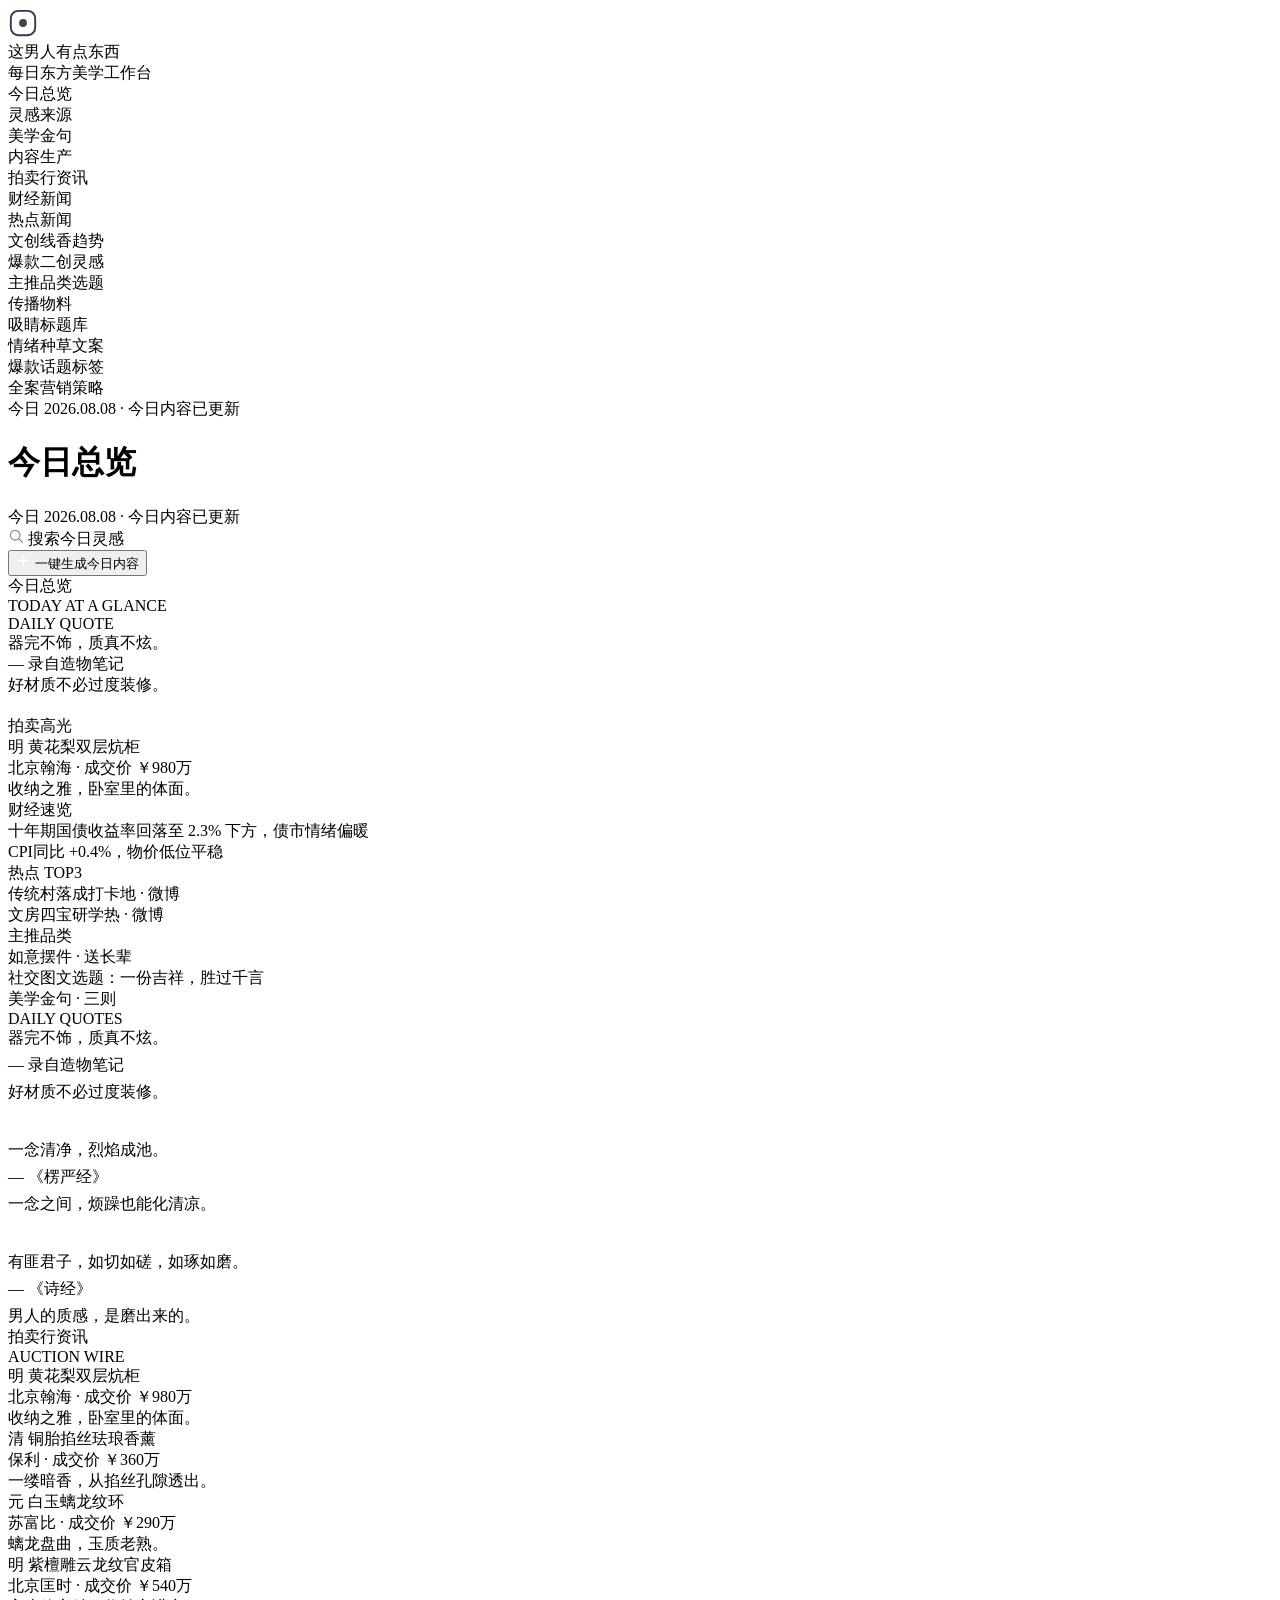
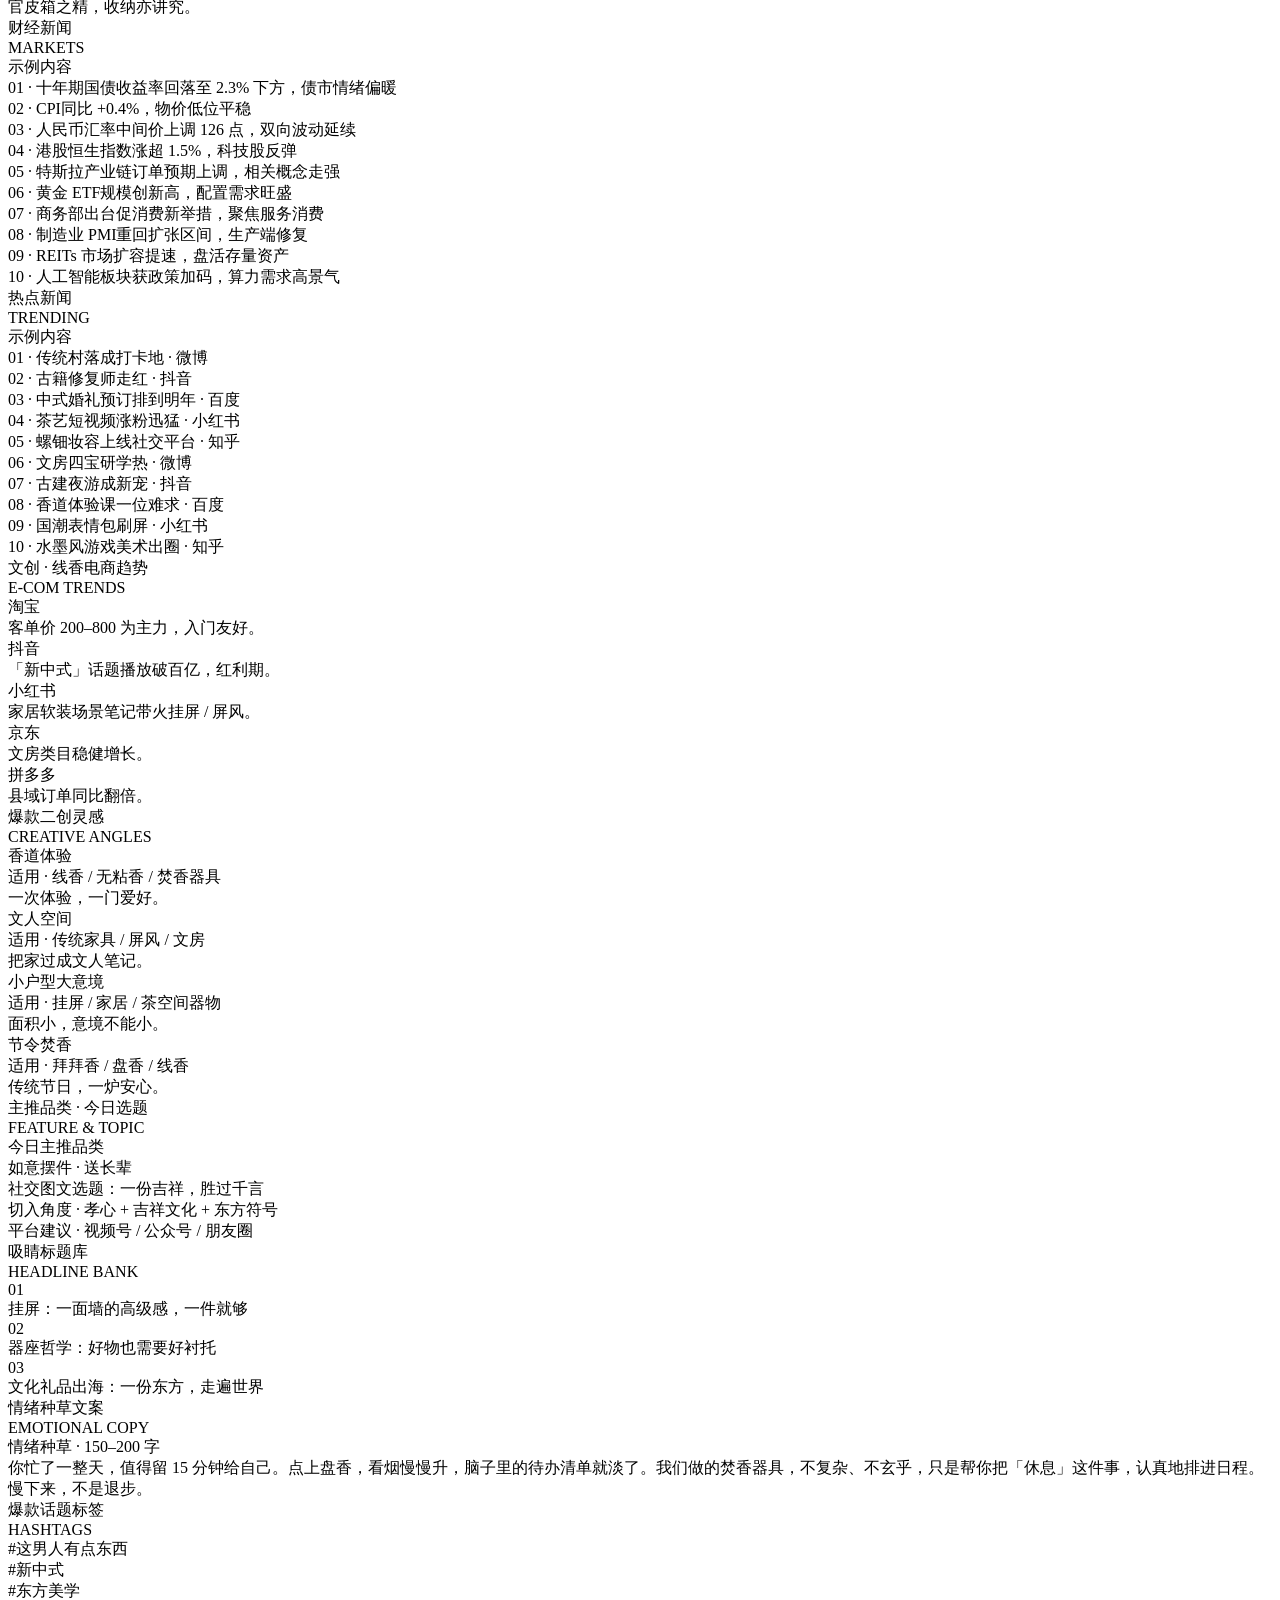
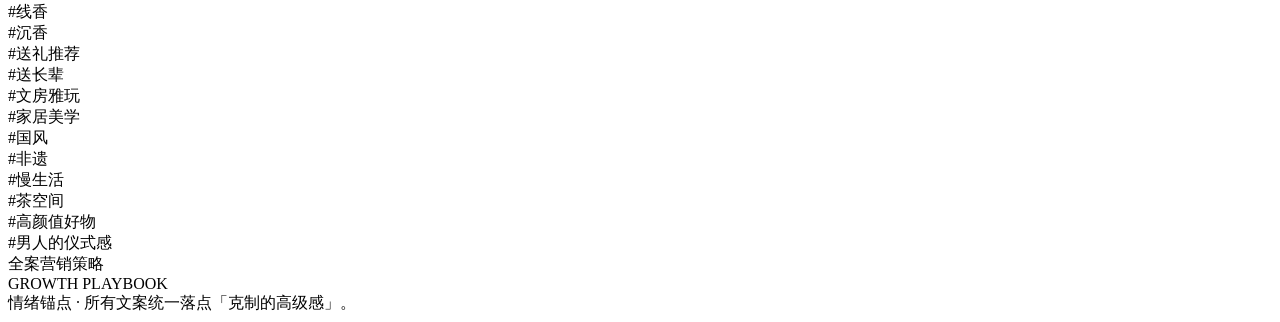
==== index.html @ 82bc0606 "deploy: index.html" ====
<!DOCTYPE html>
<html lang="zh-CN">
<head>
  <meta charset="UTF-8" />
  <meta name="viewport" content="width=device-width, initial-scale=1, viewport-fit=cover" />
  <meta name="theme-color" content="#F6F3EC" />
  <title>这男人有点东西</title>
  <link rel="manifest" href="./manifest.webmanifest" />
  <link rel="icon" type="image/png" href="./icons/icon-192.png" />
  <link rel="apple-touch-icon" href="./icons/icon-192.png" />
  <link rel="preconnect" href="https://fonts.googleapis.cn" crossorigin />
  <link rel="stylesheet" href="https://fonts.googleapis.cn/css2?family=Noto+Serif+SC:wght@500;600&family=Noto+Sans+SC:wght@400;500&display=swap" />
  <link rel="stylesheet" href="./styles.css" />
</head>
<body>
  <div class="app">
    <aside class="sidebar" id="sidebar">
      <div class="brand">
        <div class="brand-mark" aria-hidden="true">
          <svg viewBox="0 0 32 32" width="30" height="30">
            <rect x="3" y="3" width="26" height="26" rx="8" fill="none" stroke="#2E3A4E" stroke-width="2"/>
            <circle cx="16" cy="16" r="4.2" fill="#3A4A3F"/>
          </svg>
        </div>
        <div class="brand-text">
          <div class="brand-name">这男人有点东西</div>
          <div class="brand-sub">每日东方美学工作台</div>
        </div>
      </div>
      <nav class="nav" id="nav"></nav>
      <div class="statusbar" id="statusbar"></div>
    </aside>

    <main class="main">
      <header class="topbar">
        <div class="title-block">
          <h1 class="h1" id="pageTitle">今日总览</h1>
          <div class="sub" id="topsub"></div>
        </div>
        <div class="topbar-actions">
          <div class="searchbox">
            <svg viewBox="0 0 20 20" width="16" height="16" aria-hidden="true">
              <circle cx="9" cy="9" r="6" fill="none" stroke="#9A9183" stroke-width="1.6"/>
              <line x1="13.5" y1="13.5" x2="18" y2="18" stroke="#9A9183" stroke-width="1.6" stroke-linecap="round"/>
            </svg>
            <span>搜索今日灵感</span>
          </div>
          <button class="gen-btn" id="genBtn">
            <svg viewBox="0 0 20 20" width="15" height="15" aria-hidden="true">
              <path d="M10 3v14M3 10h14" stroke="#FFFFFF" stroke-width="2" stroke-linecap="round"/>
            </svg>
            一键生成今日内容
          </button>
        </div>
      </header>
      <div class="content" id="content"></div>
    </main>
  </div>

  <div class="toast" id="toast"></div>

  <script src="./data.js"></script>
  <script src="./app.js"></script>
</body>
</html>
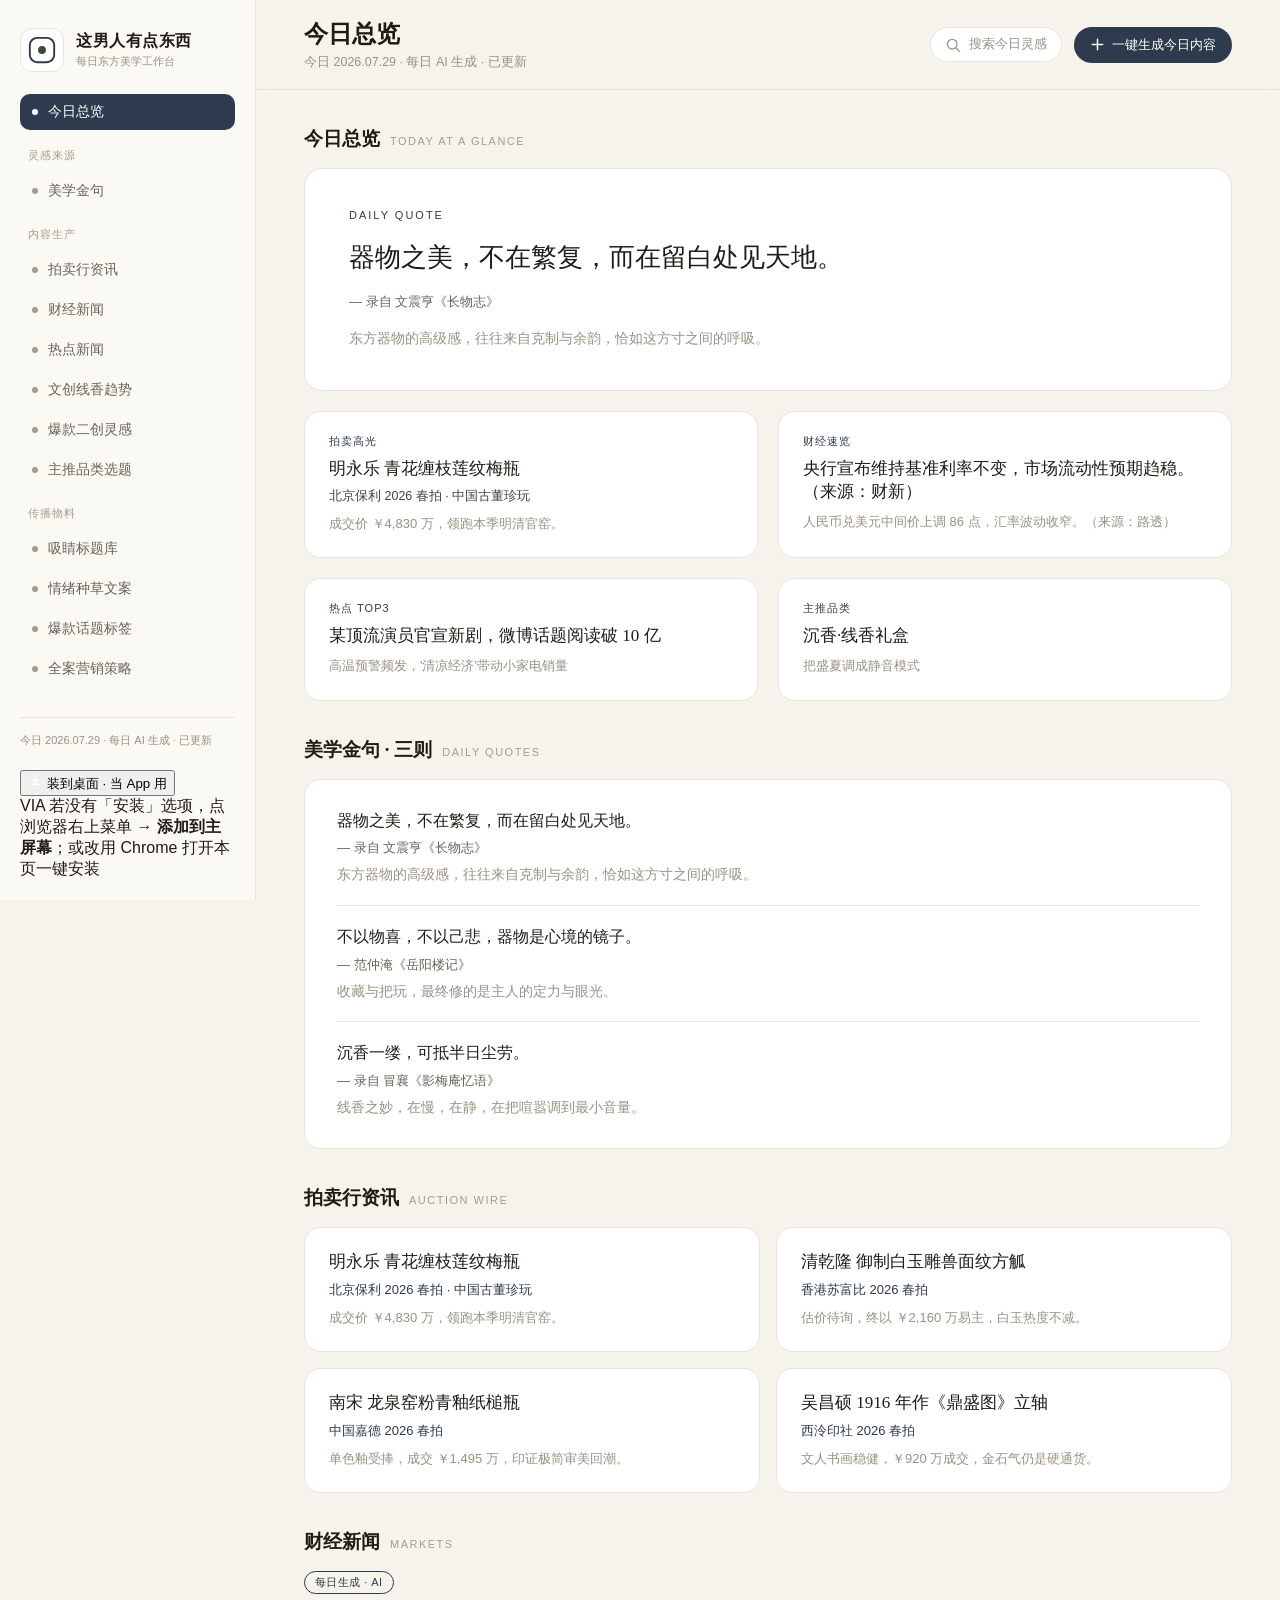
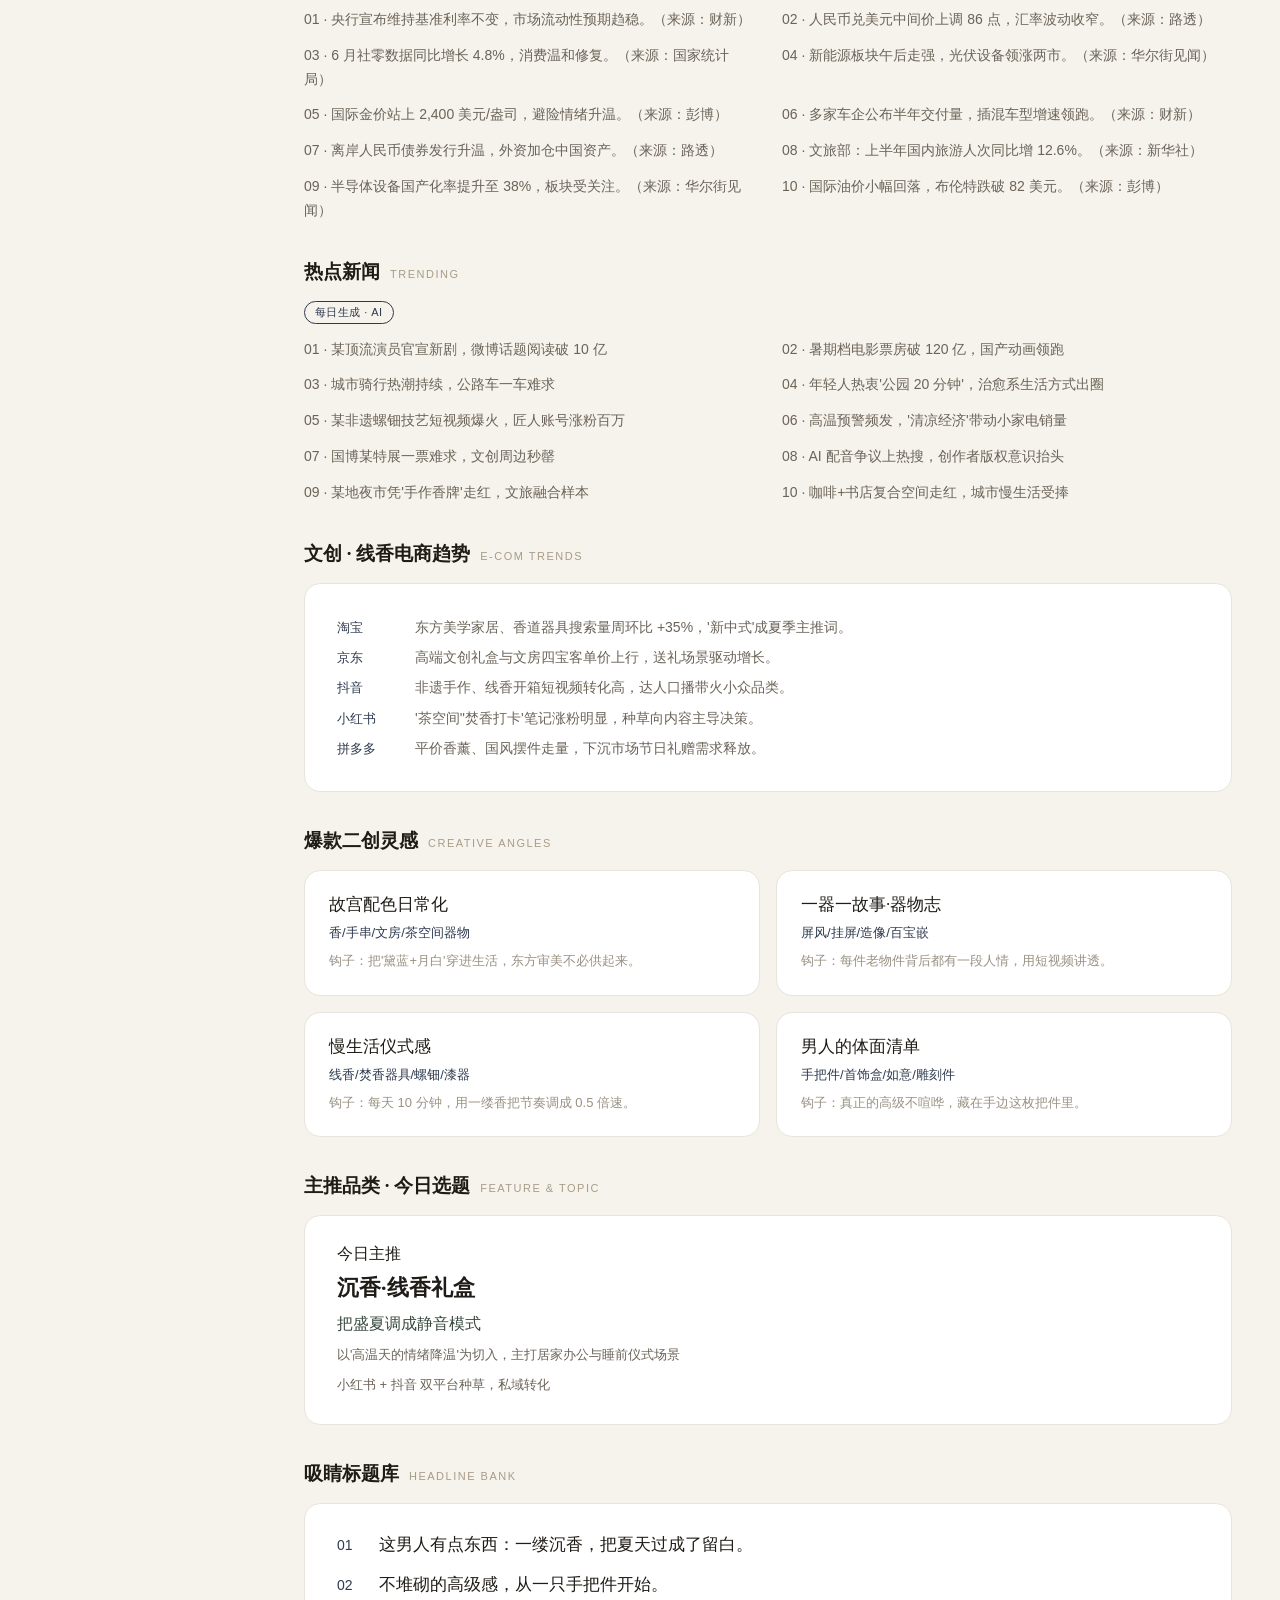
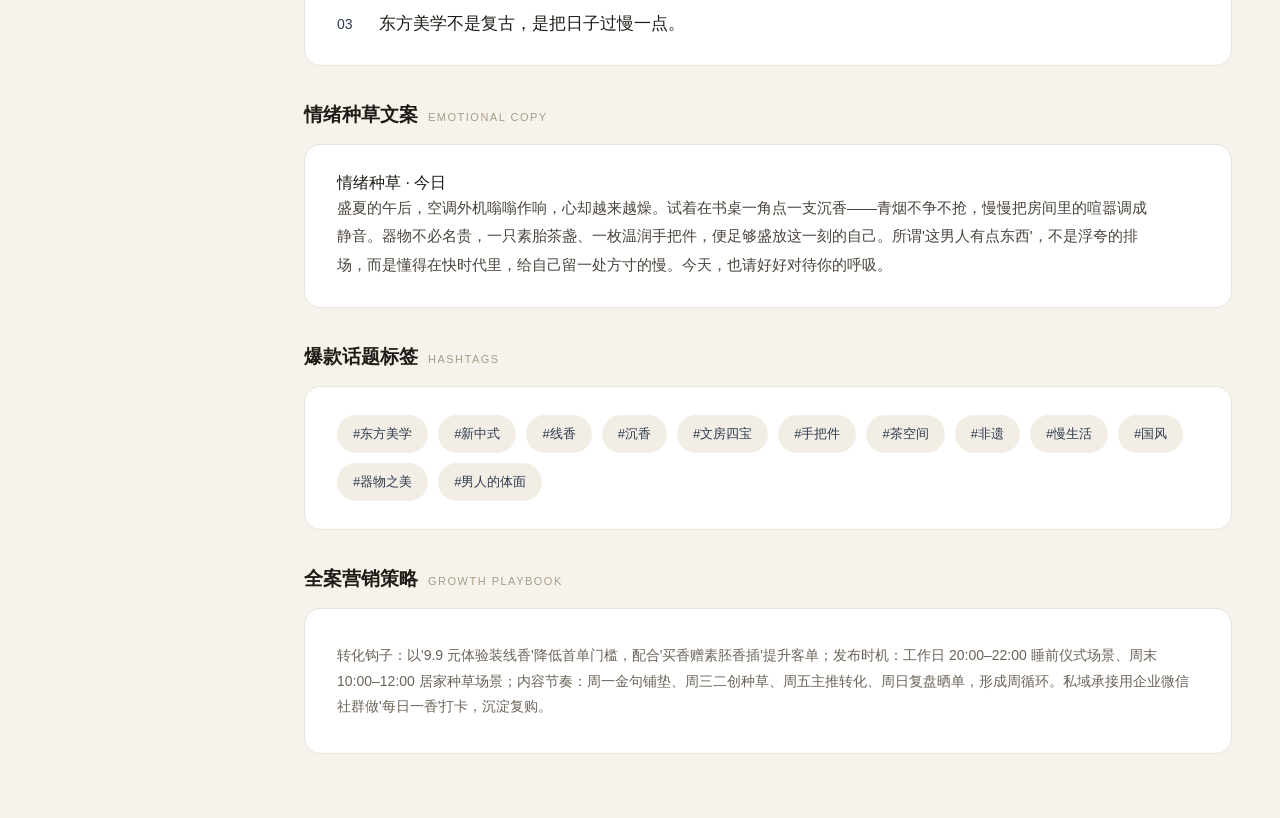
==== commit 157f1775: "deploy: index.html" ====
--- a/index.html
+++ b/index.html
@@ -29,6 +29,15 @@
       </div>
       <nav class="nav" id="nav"></nav>
       <div class="statusbar" id="statusbar"></div>
+      <div class="install-hint" id="installHint">
+        <button class="install-hint-btn" id="installHintBtn">
+          <svg viewBox="0 0 20 20" width="15" height="15" aria-hidden="true">
+            <path d="M10 3v9m0 0l-3-3m3 3l3-3M5 15h10" stroke="#FFFFFF" stroke-width="1.8" stroke-linecap="round" stroke-linejoin="round" fill="none"/>
+          </svg>
+          装到桌面 · 当 App 用
+        </button>
+        <div class="install-hint-tip">VIA 若没有「安装」选项，点浏览器右上菜单 → <b>添加到主屏幕</b>；或改用 Chrome 打开本页一键安装</div>
+      </div>
     </aside>
 
     <main class="main">
@@ -45,6 +54,12 @@
             </svg>
             <span>搜索今日灵感</span>
           </div>
+          <button class="install-btn" id="installBtn" hidden>
+            <svg viewBox="0 0 20 20" width="15" height="15" aria-hidden="true">
+              <path d="M10 3v9m0 0l-3-3m3 3l3-3M5 15h10" stroke="#2E3A4E" stroke-width="1.8" stroke-linecap="round" stroke-linejoin="round" fill="none"/>
+            </svg>
+            安装到桌面
+          </button>
           <button class="gen-btn" id="genBtn">
             <svg viewBox="0 0 20 20" width="15" height="15" aria-hidden="true">
               <path d="M10 3v14M3 10h14" stroke="#FFFFFF" stroke-width="2" stroke-linecap="round"/>
--- a/styles.css
+++ b/styles.css
@@ -0,0 +1,228 @@
+:root {
+  --paper: #F6F3EC;
+  --card: #FFFFFF;
+  --hair: #E8E4DB;
+  --ink: #1F1B16;
+  --ink-2: #4A443C;
+  --sub: #6B6358;
+  --mut: #9A9183;
+  --mut-2: #A89C89;
+  --dai: #2E3A4E;
+  --mo: #3A4A3F;
+  --chip: #F2EEE6;
+  --font-serif: "Noto Serif SC", "Source Han Serif SC", "Songti SC", "STSong", serif;
+  --font-sans: "Noto Sans SC", "PingFang SC", "Microsoft YaHei", "Hiragino Sans GB", sans-serif;
+  --sidebar-w: 256px;
+}
+
+* { box-sizing: border-box; }
+
+html, body {
+  margin: 0;
+  padding: 0;
+  background: var(--paper);
+  color: var(--ink);
+  font-family: var(--font-sans);
+  -webkit-font-smoothing: antialiased;
+  text-rendering: optimizeLegibility;
+}
+
+.app {
+  display: flex;
+  min-height: 100vh;
+  align-items: stretch;
+}
+
+/* ---------- Sidebar ---------- */
+.sidebar {
+  width: var(--sidebar-w);
+  flex: 0 0 var(--sidebar-w);
+  background: #FBF9F4;
+  border-right: 1px solid var(--hair);
+  padding: 28px 20px 20px;
+  display: flex;
+  flex-direction: column;
+  gap: 22px;
+  position: sticky;
+  top: 0;
+  height: 100vh;
+  overflow-y: auto;
+}
+
+.brand { display: flex; align-items: center; gap: 12px; }
+.brand-mark {
+  width: 44px; height: 44px;
+  display: grid; place-items: center;
+  background: var(--card);
+  border: 1px solid var(--hair);
+  border-radius: 12px;
+}
+.brand-name { font-family: var(--font-serif); font-weight: 600; font-size: 16px; color: var(--ink); letter-spacing: .5px; }
+.brand-sub { font-size: 11px; color: var(--mut); margin-top: 2px; }
+
+.nav { display: flex; flex-direction: column; gap: 4px; flex: 1; }
+.nav-group-label {
+  font-size: 11px; color: var(--mut-2); letter-spacing: 1px;
+  margin: 14px 8px 6px; font-weight: 500;
+}
+.nav-item {
+  display: flex; align-items: center; gap: 10px;
+  padding: 9px 12px; border-radius: 10px;
+  font-size: 13.5px; color: var(--sub); cursor: pointer;
+  transition: background .15s, color .15s;
+  user-select: none;
+}
+.nav-item .dot {
+  width: 6px; height: 6px; border-radius: 50%;
+  background: var(--mut-2); flex: 0 0 6px;
+}
+.nav-item:hover { background: var(--chip); color: var(--ink); }
+.nav-item.active { background: var(--dai); color: #fff; }
+.nav-item.active .dot { background: #fff; }
+
+.statusbar {
+  font-size: 11px; color: var(--mut);
+  border-top: 1px solid var(--hair);
+  padding-top: 14px; line-height: 1.5;
+}
+
+/* ---------- Main ---------- */
+.main { flex: 1; min-width: 0; display: flex; flex-direction: column; }
+
+.topbar {
+  position: sticky; top: 0; z-index: 20;
+  display: flex; align-items: center; justify-content: space-between;
+  gap: 16px;
+  padding: 18px 48px;
+  background: rgba(246,243,236,.92);
+  backdrop-filter: blur(8px);
+  border-bottom: 1px solid var(--hair);
+}
+.title-block { min-width: 0; }
+.h1 { font-family: var(--font-serif); font-weight: 600; font-size: 24px; margin: 0; color: var(--ink); }
+.sub { font-size: 12.5px; color: var(--mut); margin-top: 4px; }
+.topbar-actions { display: flex; align-items: center; gap: 12px; }
+.searchbox {
+  display: flex; align-items: center; gap: 8px;
+  padding: 8px 14px; border: 1px solid var(--hair); border-radius: 999px;
+  background: var(--card); color: var(--mut); font-size: 12.5px;
+}
+.gen-btn {
+  display: flex; align-items: center; gap: 7px;
+  padding: 9px 16px; border: none; border-radius: 999px;
+  background: var(--dai); color: #fff; font-size: 13px; font-family: var(--font-sans);
+  cursor: pointer; transition: opacity .15s;
+}
+.gen-btn:hover { opacity: .9; }
+
+.content { padding: 36px 48px 64px; display: flex; flex-direction: column; gap: 36px; }
+
+/* ---------- Hero ---------- */
+.hero {
+  background: var(--card); border: 1px solid var(--hair); border-radius: 18px;
+  padding: 40px 44px;
+}
+.hero-kicker { font-size: 11px; letter-spacing: 2px; color: var(--dai); font-weight: 500; }
+.hero-quote {
+  font-family: var(--font-serif); font-weight: 500; font-size: 26px; line-height: 1.6;
+  margin: 16px 0 14px; color: var(--ink); white-space: pre-line;
+}
+.hero-source { font-size: 13px; color: var(--sub); }
+.hero-analysis { margin-top: 16px; font-size: 14px; color: var(--mut); line-height: 1.7; max-width: 760px; }
+
+/* ---------- Section ---------- */
+.section { scroll-margin-top: 86px; }
+.sec-head { display: flex; align-items: baseline; gap: 10px; margin-bottom: 16px; }
+.sec-title { font-family: var(--font-serif); font-weight: 600; font-size: 19px; color: var(--ink); }
+.sec-en { font-size: 11px; letter-spacing: 1.5px; color: var(--mut-2); font-weight: 500; }
+
+/* ---------- Highlight grid ---------- */
+.hl-grid { display: grid; grid-template-columns: repeat(2, 1fr); gap: 20px; }
+.hl-card {
+  background: var(--card); border: 1px solid var(--hair); border-radius: 16px;
+  padding: 22px 24px; display: flex; flex-direction: column; gap: 8px;
+}
+.hl-tag { font-size: 11px; letter-spacing: 1px; color: var(--dai); font-weight: 500; }
+.hl-title { font-family: var(--font-serif); font-weight: 500; font-size: 17px; color: var(--ink); }
+.hl-meta { font-size: 12.5px; color: var(--mo); font-weight: 500; }
+.hl-note { font-size: 13px; color: var(--mut); line-height: 1.7; }
+
+/* ---------- Generic card ---------- */
+.card {
+  background: var(--card); border: 1px solid var(--hair); border-radius: 16px;
+  padding: 28px 32px;
+}
+.card.kicker { font-size: 11px; letter-spacing: 2px; color: var(--dai); font-weight: 500; margin-bottom: 10px; }
+
+/* ---------- Auction / Ideas two-col ---------- */
+.row-2 { display: grid; grid-template-columns: repeat(2, 1fr); gap: 16px; }
+.acard { background: var(--card); border: 1px solid var(--hair); border-radius: 16px; padding: 22px 24px; display: flex; flex-direction: column; gap: 8px; }
+.acard .lot { font-family: var(--font-serif); font-weight: 500; font-size: 17px; color: var(--ink); }
+.acard .meta { font-size: 13px; color: var(--dai); font-weight: 500; }
+.acard .note { font-size: 13px; color: var(--mut); line-height: 1.7; }
+
+/* ---------- Two-column text lists ---------- */
+.cols-2 { display: grid; grid-template-columns: repeat(2, 1fr); gap: 12px 28px; }
+.news-line { font-size: 14px; color: var(--sub); line-height: 1.7; }
+.live-badge { display: inline-block; font-size: 11px; letter-spacing: .04em; color: var(--mut); background: var(--paper); border: 1px solid var(--hair); border-radius: 999px; padding: 3px 10px; margin-bottom: 14px; }
+.live-badge.live { color: #2E3A4E; border-color: #2E3A4E; }
+
+/* ---------- Ecom rows ---------- */
+.ecom-row { display: flex; gap: 14px; align-items: baseline; padding: 4px 0; }
+.ecom-plat { width: 64px; flex: 0 0 64px; font-size: 13px; color: var(--dai); font-weight: 500; }
+.ecom-desc { font-size: 14px; color: var(--sub); line-height: 1.6; }
+
+/* ---------- Feature ---------- */
+.feature .cat { font-family: var(--font-serif); font-weight: 600; font-size: 22px; color: var(--ink); margin: 8px 0; }
+.feature .topic { font-family: var(--font-serif); font-weight: 500; font-size: 16px; color: var(--mo); line-height: 1.6; }
+.feature .meta-line { font-size: 13px; color: var(--sub); margin-top: 8px; line-height: 1.7; }
+
+/* ---------- Headlines ---------- */
+.hl-list { display: flex; flex-direction: column; gap: 14px; }
+.hl-item { display: flex; gap: 14px; align-items: baseline; }
+.hl-idx { width: 28px; flex: 0 0 28px; font-size: 14px; color: var(--dai); font-weight: 500; }
+.hl-text { font-family: var(--font-serif); font-weight: 500; font-size: 17px; color: var(--ink); line-height: 1.5; }
+
+/* ---------- Copy ---------- */
+.copy-p { font-size: 15px; color: var(--ink-2); line-height: 1.9; max-width: 820px; }
+
+/* ---------- Tags ---------- */
+.tag-wrap { display: flex; flex-wrap: wrap; gap: 10px; }
+.tag {
+  padding: 10px 16px; border-radius: 999px; background: var(--chip);
+  font-size: 13px; color: var(--dai); font-weight: 500;
+}
+
+/* ---------- Strategy ---------- */
+.strat-line { font-size: 14px; color: var(--sub); line-height: 1.8; padding: 6px 0; }
+
+/* ---------- Toast ---------- */
+.toast {
+  position: fixed; left: 50%; bottom: 32px; transform: translateX(-50%) translateY(20px);
+  background: var(--dai); color: #fff; padding: 11px 20px; border-radius: 999px;
+  font-size: 13px; opacity: 0; pointer-events: none; transition: all .25s; z-index: 50;
+}
+.toast.show { opacity: 1; transform: translateX(-50%) translateY(0); }
+
+/* ---------- Responsive (phone) ---------- */
+@media (max-width: 880px) {
+  .app { flex-direction: column; }
+  .sidebar {
+    width: 100%; flex: none; height: auto; position: static;
+    flex-direction: column; padding: 16px; gap: 12px;
+    border-right: none; border-bottom: 1px solid var(--hair);
+  }
+  .nav { flex-direction: row; flex-wrap: nowrap; overflow-x: auto; gap: 8px; padding-bottom: 4px; -webkit-overflow-scrolling: touch; }
+  .nav-group-label { display: none; }
+  .nav-item { white-space: nowrap; padding: 8px 14px; background: var(--card); border: 1px solid var(--hair); }
+  .nav-item .dot { display: none; }
+  .statusbar { display: none; }
+  .brand { justify-content: flex-start; }
+  .topbar { padding: 14px 18px; flex-wrap: wrap; }
+  .searchbox { display: none; }
+  .content { padding: 22px 18px 56px; gap: 28px; }
+  .hl-grid, .row-2, .cols-2 { grid-template-columns: 1fr; }
+  .hero { padding: 28px 22px; }
+  .hero-quote { font-size: 21px; }
+  .card { padding: 22px; }
+}
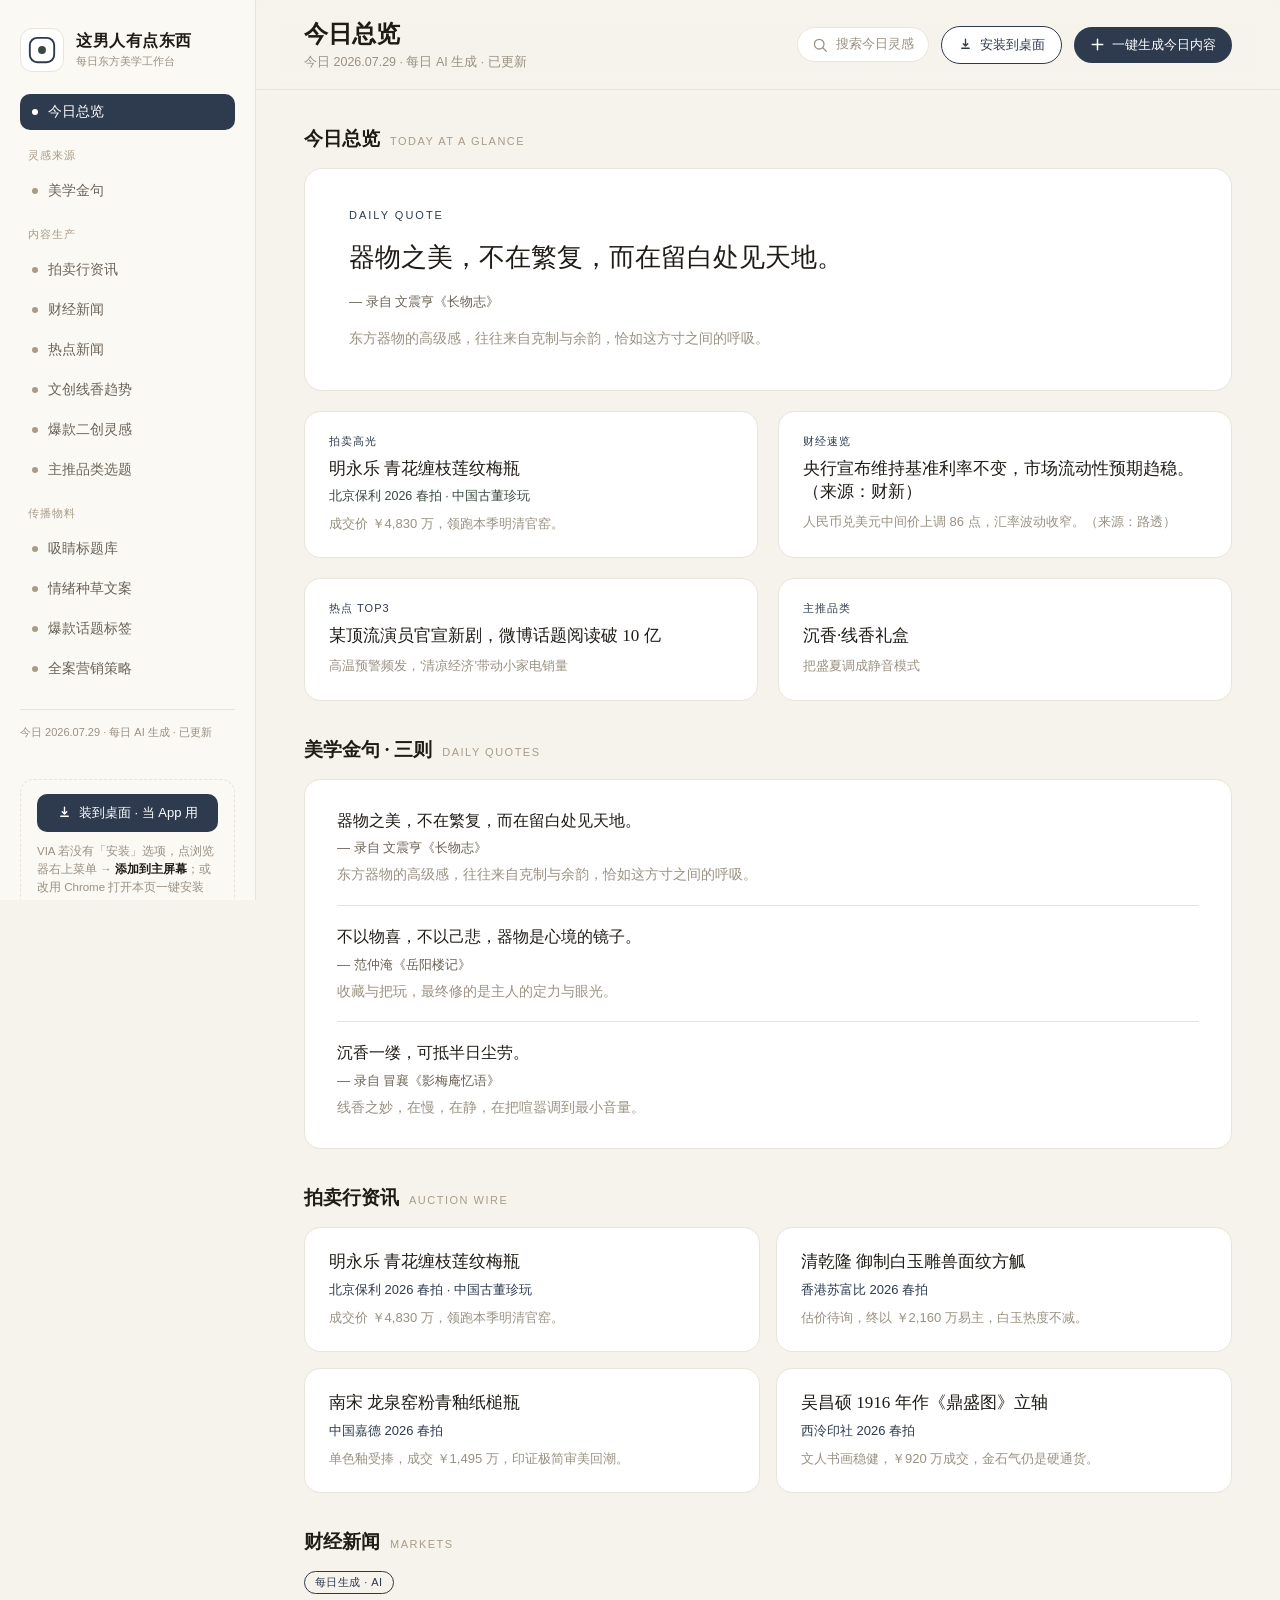
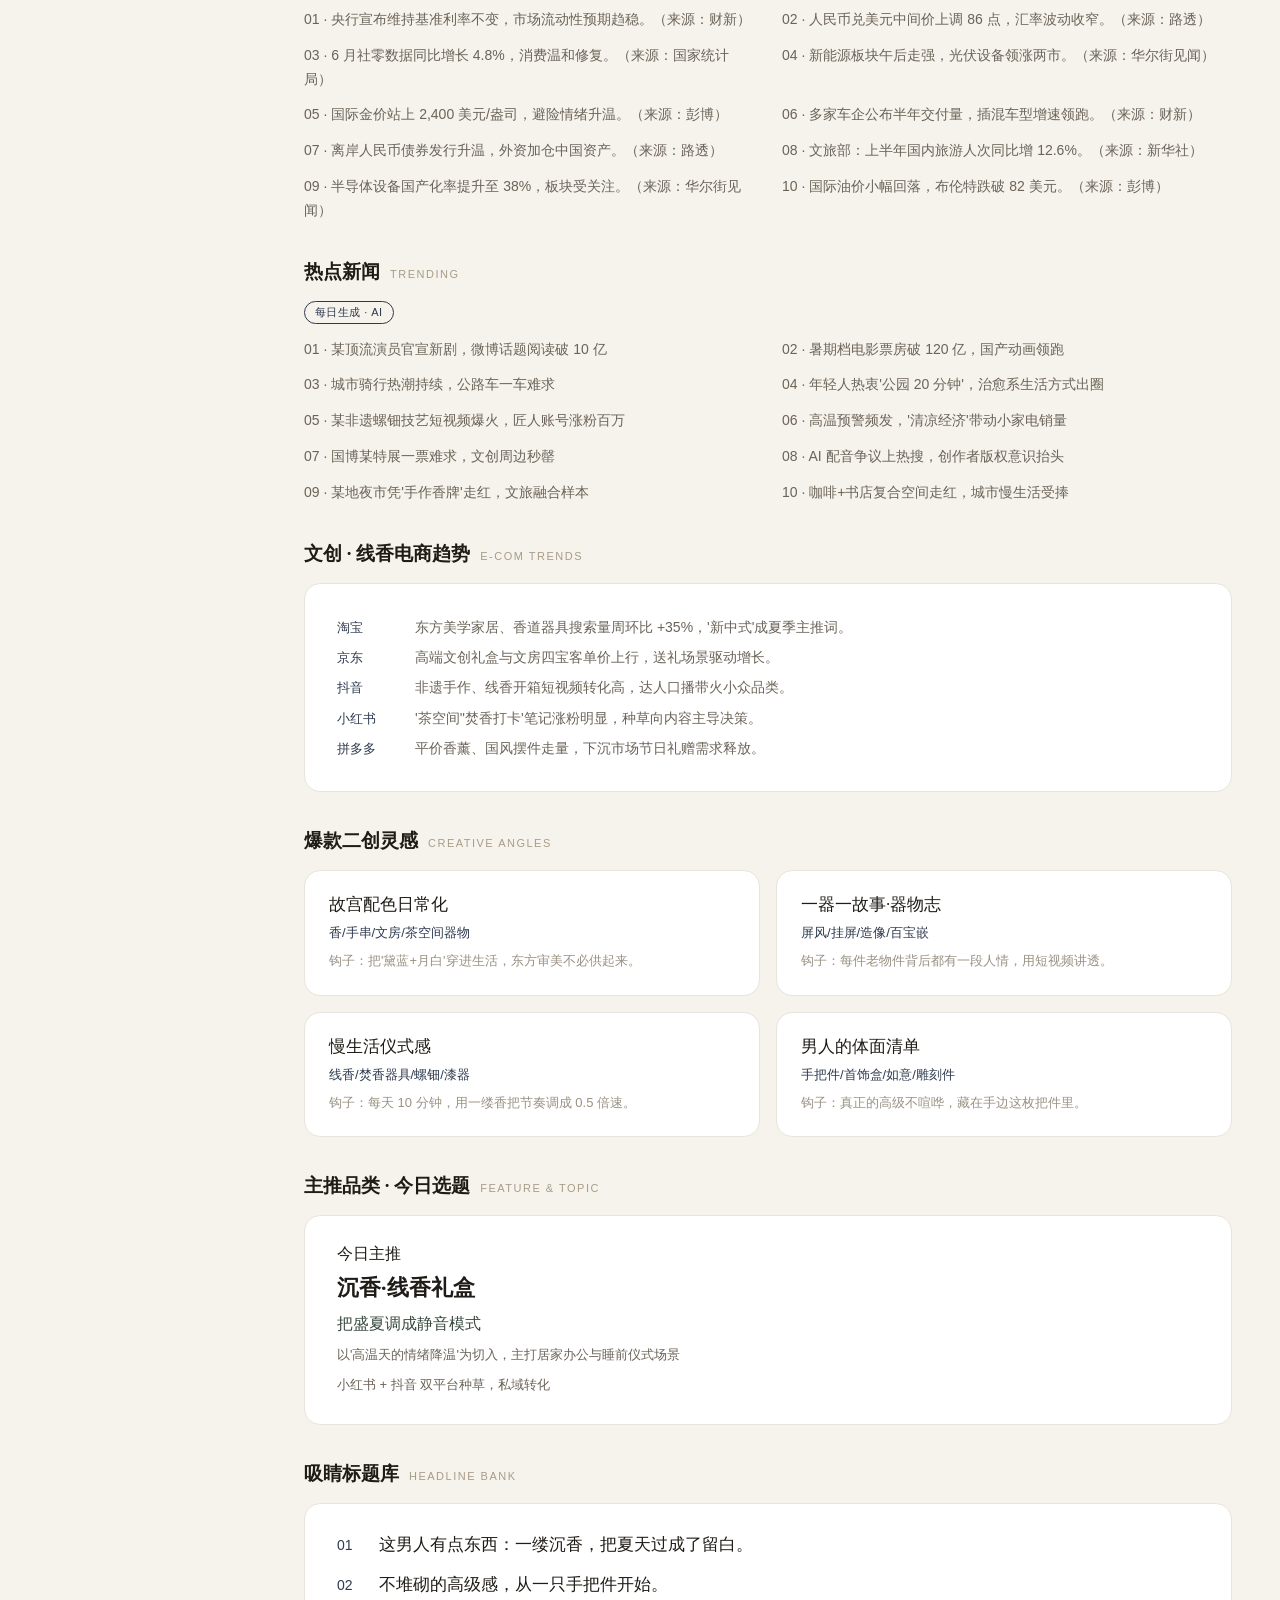
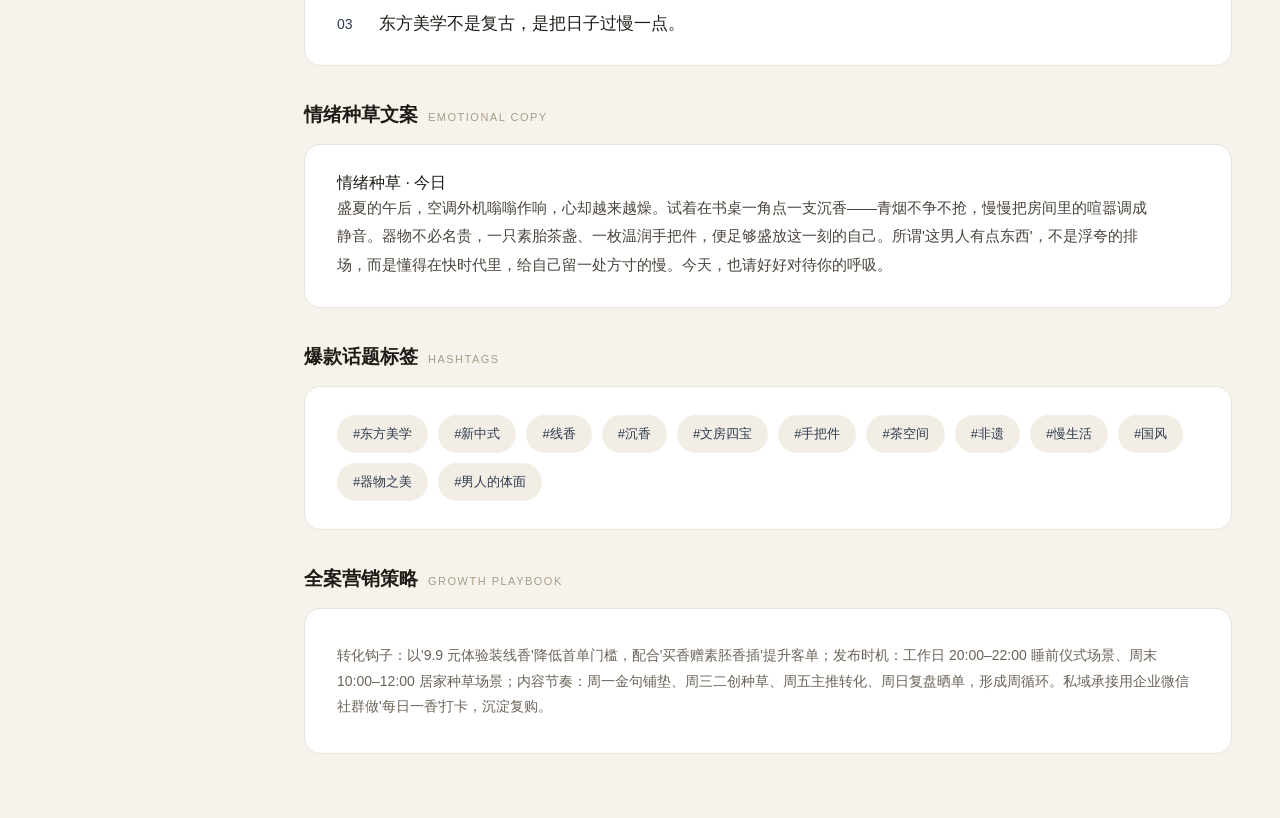
==== commit f23d7154: "deploy: index.html" ====
--- a/index.html
+++ b/index.html
@@ -54,7 +54,7 @@
             </svg>
             <span>搜索今日灵感</span>
           </div>
-          <button class="install-btn" id="installBtn" hidden>
+          <button class="install-btn" id="installBtn">
             <svg viewBox="0 0 20 20" width="15" height="15" aria-hidden="true">
               <path d="M10 3v9m0 0l-3-3m3 3l3-3M5 15h10" stroke="#2E3A4E" stroke-width="1.8" stroke-linecap="round" stroke-linejoin="round" fill="none"/>
             </svg>
@@ -74,6 +74,18 @@
 
   <div class="toast" id="toast"></div>
 
+  <div class="install-help" id="installHelp" hidden>
+    <div class="install-help-card">
+      <button class="install-help-close" id="installHelpClose" aria-label="关闭">×</button>
+      <h3>装到桌面 · 三步搞定</h3>
+      <div class="ih-step"><b>方法一（最省事·Edge）</b><br>点地址栏右侧的「分享 ⬆」箭头 → 在弹出面板里点 <b>添加到主屏幕</b>。</div>
+      <div class="ih-step"><b>方法二（Edge 菜单）</b><br>点右下角「≡」→ 菜单里<b>用手指往下滑</b> → 点 <b>添加到主屏幕</b>（它在历史记录下面）。</div>
+      <div class="ih-step"><b>方法三（换浏览器）</b><br>用手机相机扫下面二维码，在任意浏览器打开后重复方法一/二。</div>
+      <img class="ih-qr" id="ihQr" alt="App 二维码" />
+      <div class="ih-note">装好后桌面出现图标，点开即全屏 App，每天自动更新，不用重装。</div>
+    </div>
+  </div>
+
   <script src="./data.js"></script>
   <script src="./app.js"></script>
 </body>
--- a/styles.css
+++ b/styles.css
@@ -114,6 +114,30 @@
   cursor: pointer; transition: opacity .15s;
 }
 .gen-btn:hover { opacity: .9; }
+
+.install-btn {
+  display: flex; align-items: center; gap: 7px;
+  padding: 9px 16px; border: 1px solid var(--dai); border-radius: 999px;
+  background: var(--card); color: var(--dai); font-size: 13px; font-family: var(--font-sans);
+  cursor: pointer; transition: background .15s, opacity .15s;
+}
+.install-btn:hover { background: #f0f2f5; }
+.install-btn[hidden] { display: none; }
+
+.install-hint {
+  margin-top: 16px; padding: 14px 16px; border: 1px dashed var(--hair);
+  border-radius: 14px; background: #fbf9f4;
+}
+.install-hint-btn {
+  display: flex; align-items: center; justify-content: center; gap: 7px; width: 100%;
+  padding: 10px 14px; border: none; border-radius: 10px;
+  background: var(--dai); color: #fff; font-size: 13px; font-family: var(--font-sans);
+  cursor: pointer;
+}
+.install-hint-tip {
+  margin-top: 10px; font-size: 11.5px; line-height: 1.6; color: var(--mut);
+}
+.install-hint-tip b { color: var(--ink); font-weight: 600; }
 
 .content { padding: 36px 48px 64px; display: flex; flex-direction: column; gap: 36px; }
 
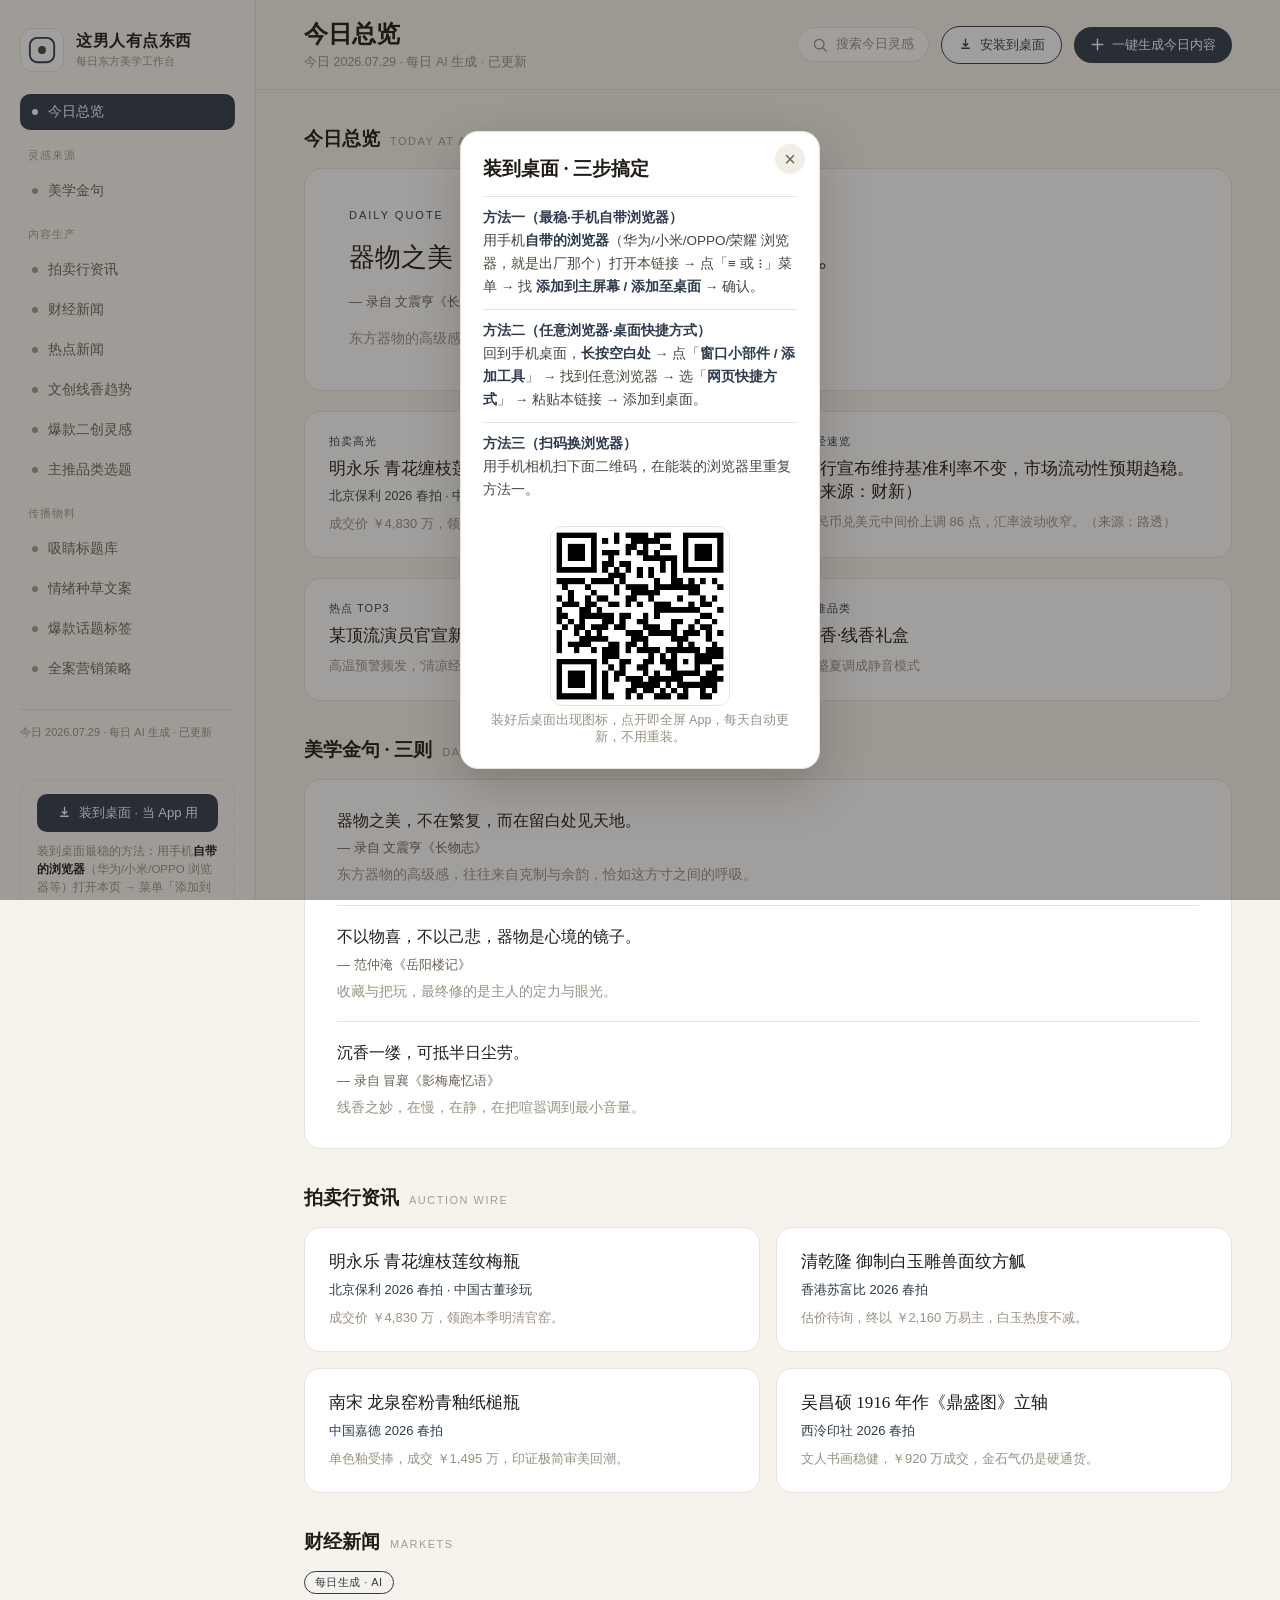
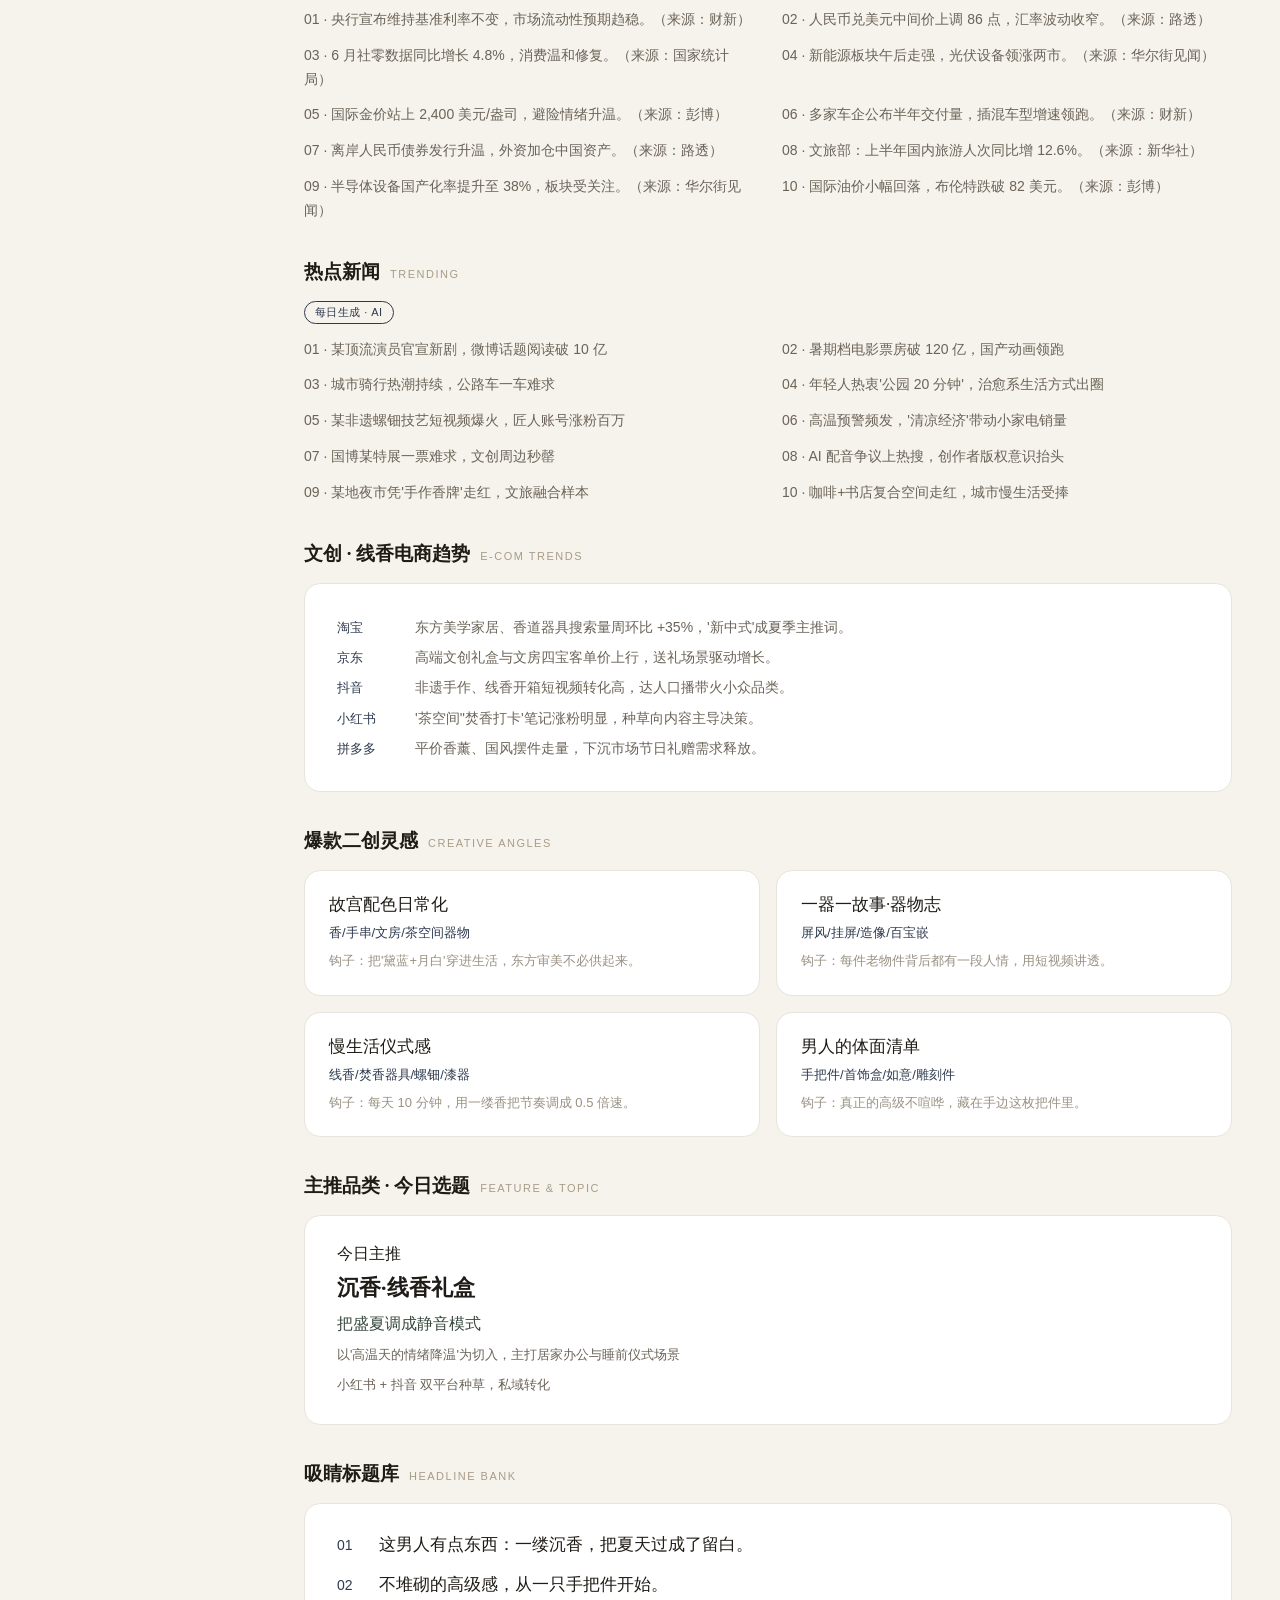
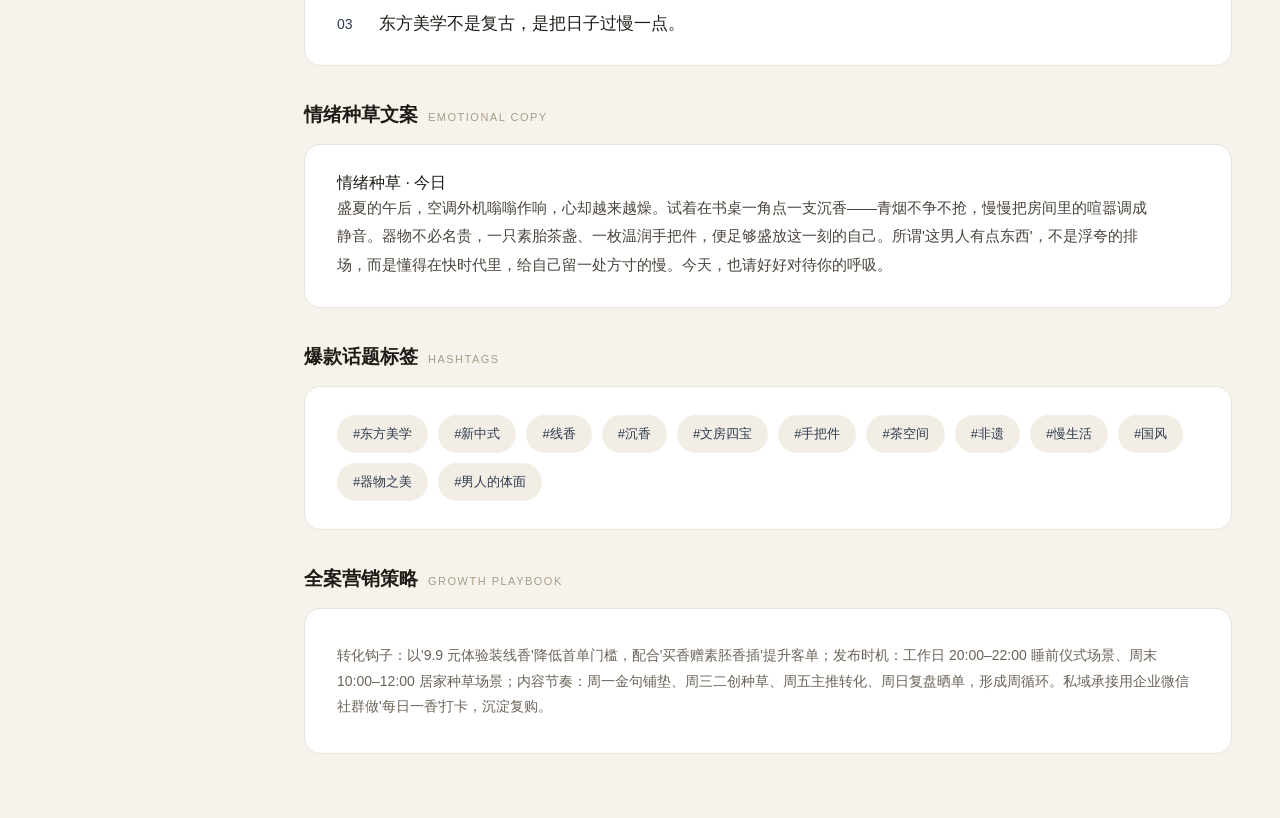
==== commit bacc9e6e: "deploy: index.html" ====
--- a/index.html
+++ b/index.html
@@ -36,7 +36,7 @@
           </svg>
           装到桌面 · 当 App 用
         </button>
-        <div class="install-hint-tip">VIA 若没有「安装」选项，点浏览器右上菜单 → <b>添加到主屏幕</b>；或改用 Chrome 打开本页一键安装</div>
+        <div class="install-hint-tip">装到桌面最稳的方法：用手机<b>自带的浏览器</b>（华为/小米/OPPO 浏览器等）打开本页 → 菜单「添加到主屏幕」；或在桌面长按空白处 → 小部件 → 网页快捷方式</div>
       </div>
     </aside>
 
@@ -78,9 +78,9 @@
     <div class="install-help-card">
       <button class="install-help-close" id="installHelpClose" aria-label="关闭">×</button>
       <h3>装到桌面 · 三步搞定</h3>
-      <div class="ih-step"><b>方法一（最省事·Edge）</b><br>点地址栏右侧的「分享 ⬆」箭头 → 在弹出面板里点 <b>添加到主屏幕</b>。</div>
-      <div class="ih-step"><b>方法二（Edge 菜单）</b><br>点右下角「≡」→ 菜单里<b>用手指往下滑</b> → 点 <b>添加到主屏幕</b>（它在历史记录下面）。</div>
-      <div class="ih-step"><b>方法三（换浏览器）</b><br>用手机相机扫下面二维码，在任意浏览器打开后重复方法一/二。</div>
+      <div class="ih-step"><b>方法一（最稳·手机自带浏览器）</b><br>用手机<b>自带的浏览器</b>（华为/小米/OPPO/荣耀 浏览器，就是出厂那个）打开本链接 → 点「≡ 或 ⋮」菜单 → 找 <b>添加到主屏幕 / 添加至桌面</b> → 确认。</div>
+      <div class="ih-step"><b>方法二（任意浏览器·桌面快捷方式）</b><br>回到手机桌面，<b>长按空白处</b> → 点「<b>窗口小部件 / 添加工具</b>」 → 找到任意浏览器 → 选「<b>网页快捷方式</b>」 → 粘贴本链接 → 添加到桌面。</div>
+      <div class="ih-step"><b>方法三（扫码换浏览器）</b><br>用手机相机扫下面二维码，在能装的浏览器里重复方法一。</div>
       <img class="ih-qr" id="ihQr" alt="App 二维码" />
       <div class="ih-note">装好后桌面出现图标，点开即全屏 App，每天自动更新，不用重装。</div>
     </div>
--- a/styles.css
+++ b/styles.css
@@ -229,24 +229,43 @@
 .toast.show { opacity: 1; transform: translateX(-50%) translateY(0); }
 
 /* ---------- Responsive (phone) ---------- */
+/* 手机端保持经典双栏：左侧固定导航 + 右侧滚动内容，不折成顶部导航 */
 @media (max-width: 880px) {
-  .app { flex-direction: column; }
+  .app { flex-direction: row; }
   .sidebar {
-    width: 100%; flex: none; height: auto; position: static;
-    flex-direction: column; padding: 16px; gap: 12px;
-    border-right: none; border-bottom: 1px solid var(--hair);
+    width: 132px; flex: 0 0 132px; height: 100vh;
+    position: sticky; top: 0;
+    padding: 16px 10px; gap: 14px;
+    border-right: 1px solid var(--hair); border-bottom: none;
   }
-  .nav { flex-direction: row; flex-wrap: nowrap; overflow-x: auto; gap: 8px; padding-bottom: 4px; -webkit-overflow-scrolling: touch; }
+  .brand { justify-content: center; }
+  .brand-text { display: none; }
+  .nav { flex-direction: column; gap: 3px; overflow-y: auto; }
   .nav-group-label { display: none; }
-  .nav-item { white-space: nowrap; padding: 8px 14px; background: var(--card); border: 1px solid var(--hair); }
+  .nav-item { white-space: nowrap; padding: 9px 8px; font-size: 12px; gap: 6px; }
   .nav-item .dot { display: none; }
   .statusbar { display: none; }
-  .brand { justify-content: flex-start; }
-  .topbar { padding: 14px 18px; flex-wrap: wrap; }
+  .install-hint { margin-top: 10px; padding: 10px; }
+  .install-hint-btn { font-size: 11px; padding: 9px 6px; }
+  .install-hint-tip { display: none; }
+  .topbar { padding: 12px 14px; flex-wrap: wrap; }
   .searchbox { display: none; }
-  .content { padding: 22px 18px 56px; gap: 28px; }
+  .gen-btn { display: none; }
+  .install-btn { padding: 8px 12px; font-size: 12px; }
+  .content { padding: 20px 14px 48px; gap: 26px; }
   .hl-grid, .row-2, .cols-2 { grid-template-columns: 1fr; }
-  .hero { padding: 28px 22px; }
-  .hero-quote { font-size: 21px; }
-  .card { padding: 22px; }
-}
+  .hero { padding: 26px 20px; }
+  .hero-quote { font-size: 20px; }
+  .card { padding: 20px; }
+}
+
+/* 安装指引浮层 */
+.install-help { position: fixed; inset: 0; z-index: 80; background: rgba(31,27,22,.42); display: flex; align-items: center; justify-content: center; padding: 20px; }
+.install-help[hidden] { display: none; }
+.install-help-card { position: relative; width: 100%; max-width: 360px; background: var(--card); border: 1px solid var(--hair); border-radius: 18px; padding: 24px 22px 22px; box-shadow: 0 18px 50px rgba(31,27,22,.22); }
+.install-help-card h3 { font-family: var(--font-serif); font-size: 19px; color: var(--ink); margin: 0 0 14px; font-weight: 600; }
+.install-help-close { position: absolute; top: 12px; right: 14px; width: 30px; height: 30px; border: none; background: var(--chip); border-radius: 50%; font-size: 20px; line-height: 1; color: var(--sub); cursor: pointer; }
+.ih-step { font-size: 13.5px; line-height: 1.7; color: var(--ink-2); padding: 10px 0; border-top: 1px solid var(--hair); }
+.ih-step b { color: var(--dai); }
+.ih-qr { display: block; width: 180px; height: 180px; margin: 14px auto 6px; border: 1px solid var(--hair); border-radius: 12px; }
+.ih-note { font-size: 12.5px; color: var(--mut); text-align: center; margin-top: 6px; }
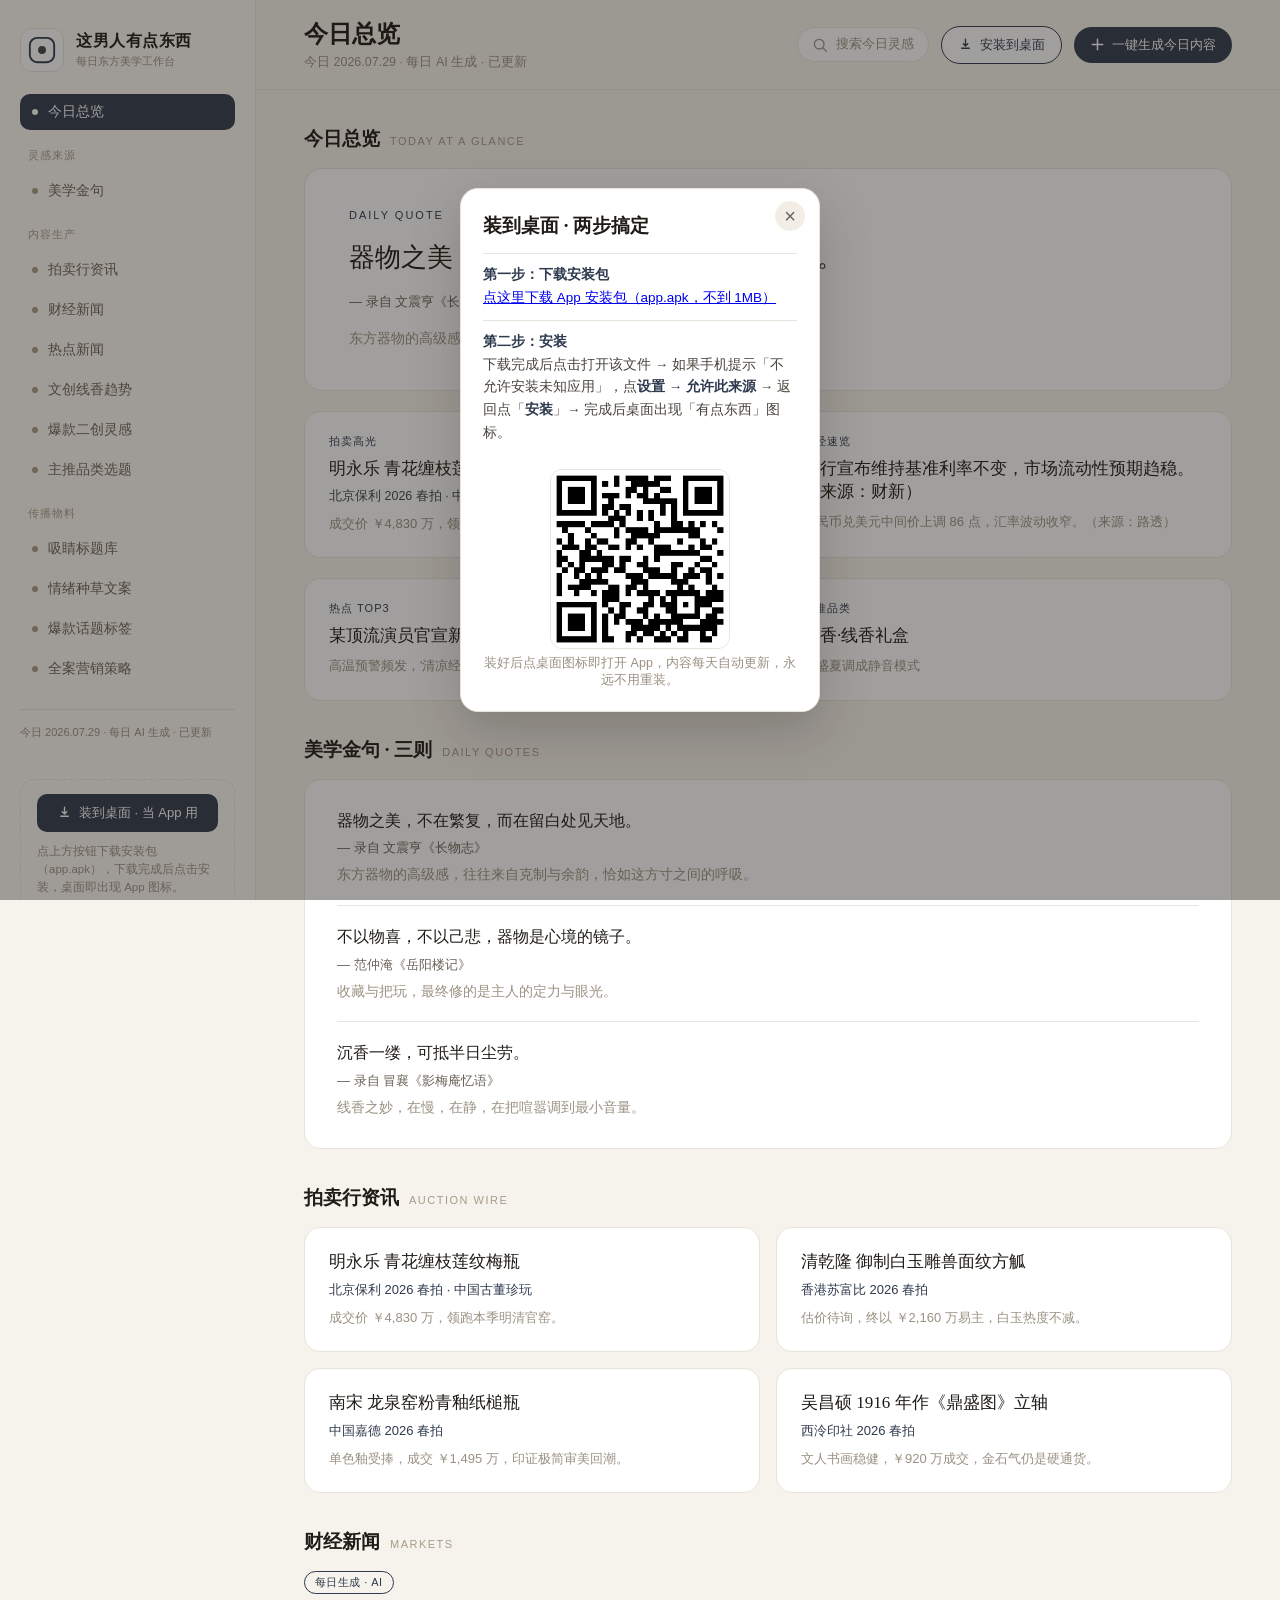
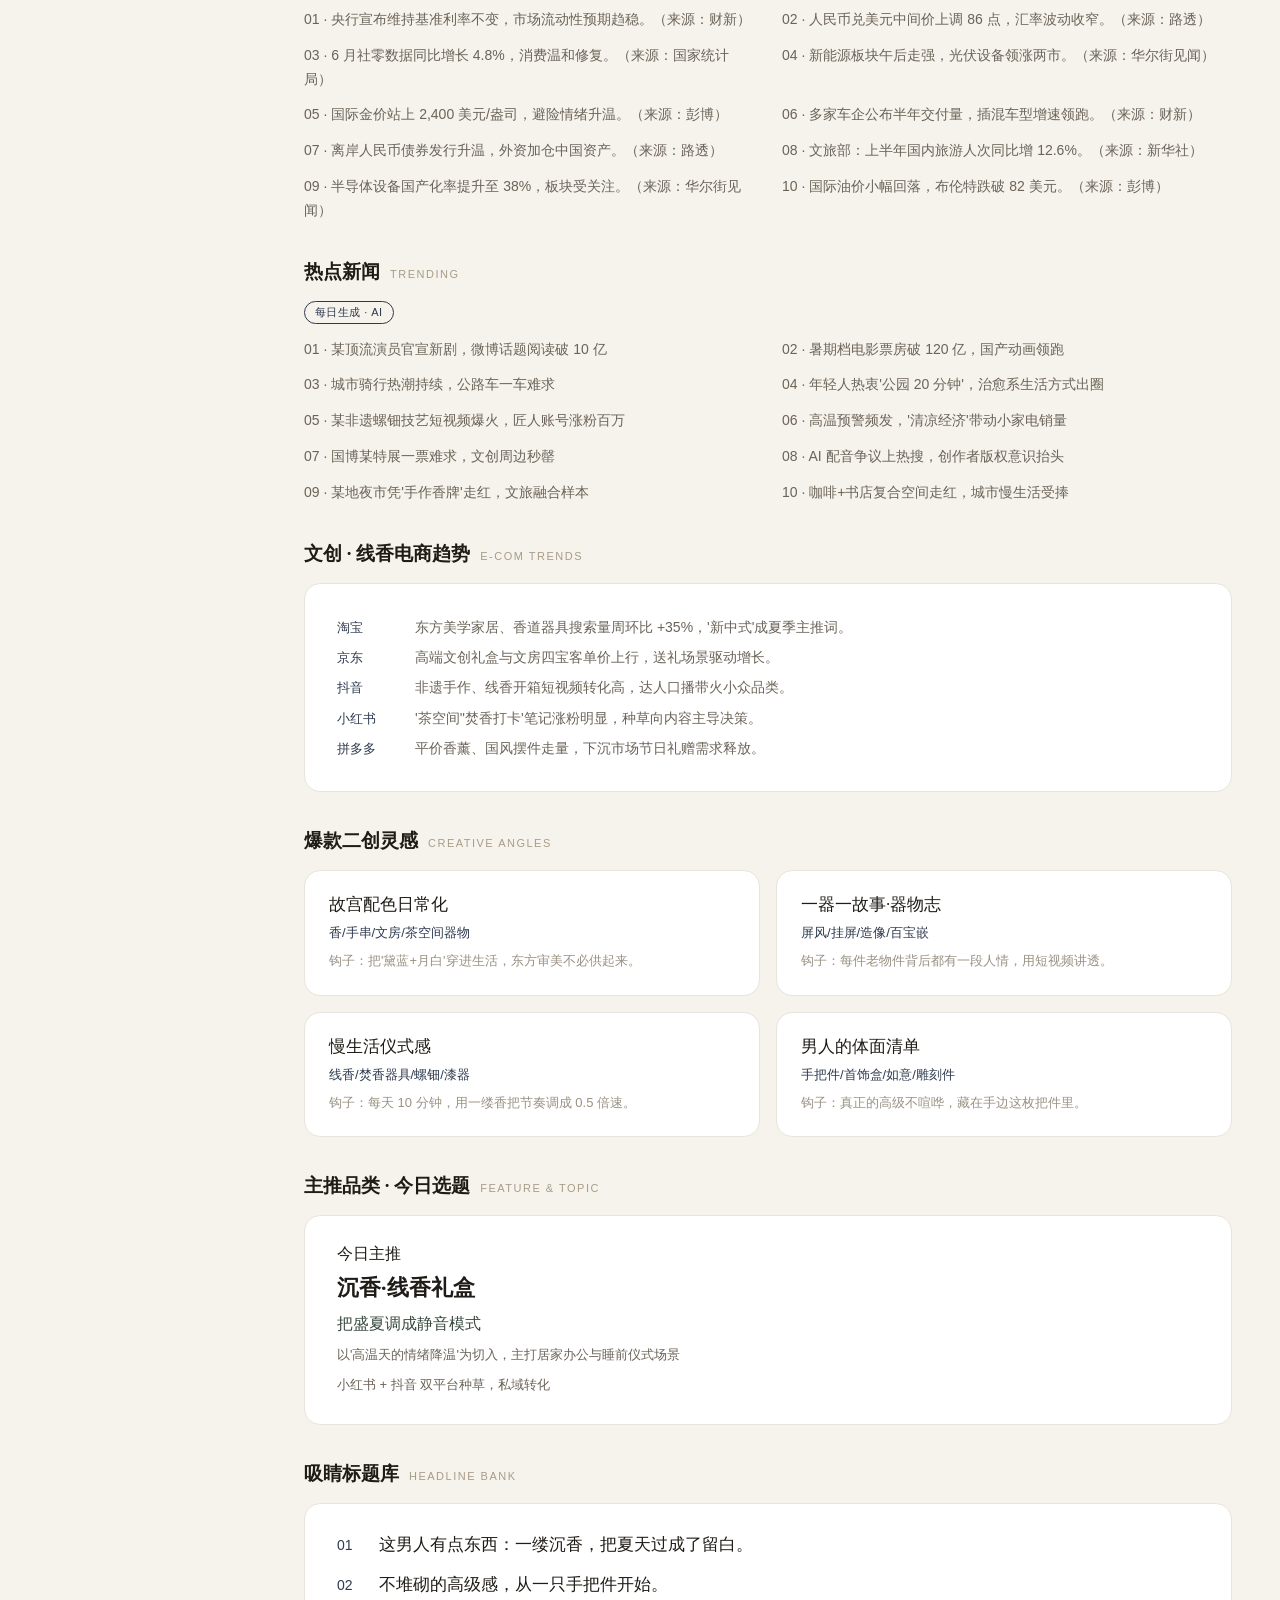
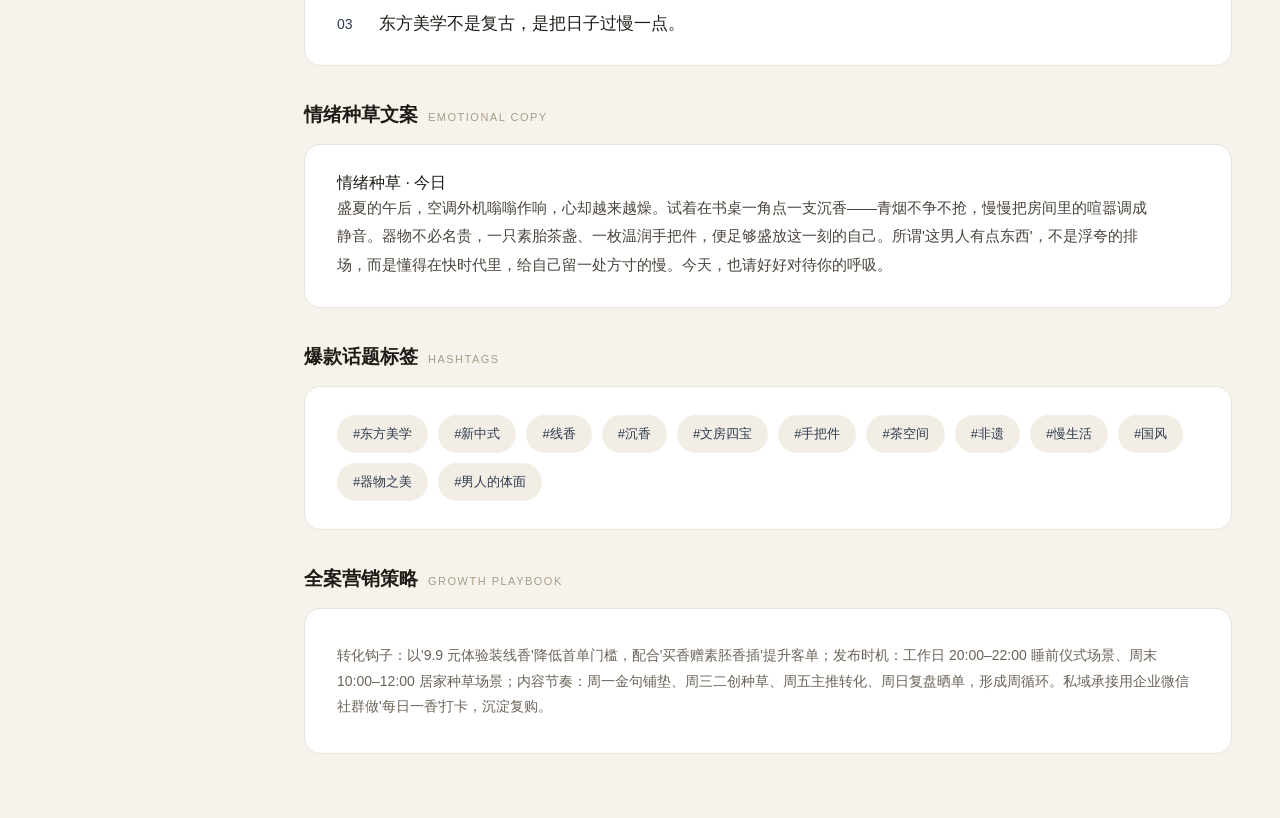
==== commit 6a1f8f4d: "deploy: index.html" ====
--- a/index.html
+++ b/index.html
@@ -36,7 +36,7 @@
           </svg>
           装到桌面 · 当 App 用
         </button>
-        <div class="install-hint-tip">装到桌面最稳的方法：用手机<b>自带的浏览器</b>（华为/小米/OPPO 浏览器等）打开本页 → 菜单「添加到主屏幕」；或在桌面长按空白处 → 小部件 → 网页快捷方式</div>
+        <div class="install-hint-tip">点上方按钮下载安装包（app.apk），下载完成后点击安装，桌面即出现 App 图标。</div>
       </div>
     </aside>
 
@@ -77,12 +77,11 @@
   <div class="install-help" id="installHelp" hidden>
     <div class="install-help-card">
       <button class="install-help-close" id="installHelpClose" aria-label="关闭">×</button>
-      <h3>装到桌面 · 三步搞定</h3>
-      <div class="ih-step"><b>方法一（最稳·手机自带浏览器）</b><br>用手机<b>自带的浏览器</b>（华为/小米/OPPO/荣耀 浏览器，就是出厂那个）打开本链接 → 点「≡ 或 ⋮」菜单 → 找 <b>添加到主屏幕 / 添加至桌面</b> → 确认。</div>
-      <div class="ih-step"><b>方法二（任意浏览器·桌面快捷方式）</b><br>回到手机桌面，<b>长按空白处</b> → 点「<b>窗口小部件 / 添加工具</b>」 → 找到任意浏览器 → 选「<b>网页快捷方式</b>」 → 粘贴本链接 → 添加到桌面。</div>
-      <div class="ih-step"><b>方法三（扫码换浏览器）</b><br>用手机相机扫下面二维码，在能装的浏览器里重复方法一。</div>
+      <h3>装到桌面 · 两步搞定</h3>
+      <div class="ih-step"><b>第一步：下载安装包</b><br><a class="ih-dl" href="./app.apk" download>点这里下载 App 安装包（app.apk，不到 1MB）</a></div>
+      <div class="ih-step"><b>第二步：安装</b><br>下载完成后点击打开该文件 → 如果手机提示「不允许安装未知应用」，点<b>设置 → 允许此来源</b> → 返回点「<b>安装</b>」→ 完成后桌面出现「有点东西」图标。</div>
       <img class="ih-qr" id="ihQr" alt="App 二维码" />
-      <div class="ih-note">装好后桌面出现图标，点开即全屏 App，每天自动更新，不用重装。</div>
+      <div class="ih-note">装好后点桌面图标即打开 App，内容每天自动更新，永远不用重装。</div>
     </div>
   </div>
 
